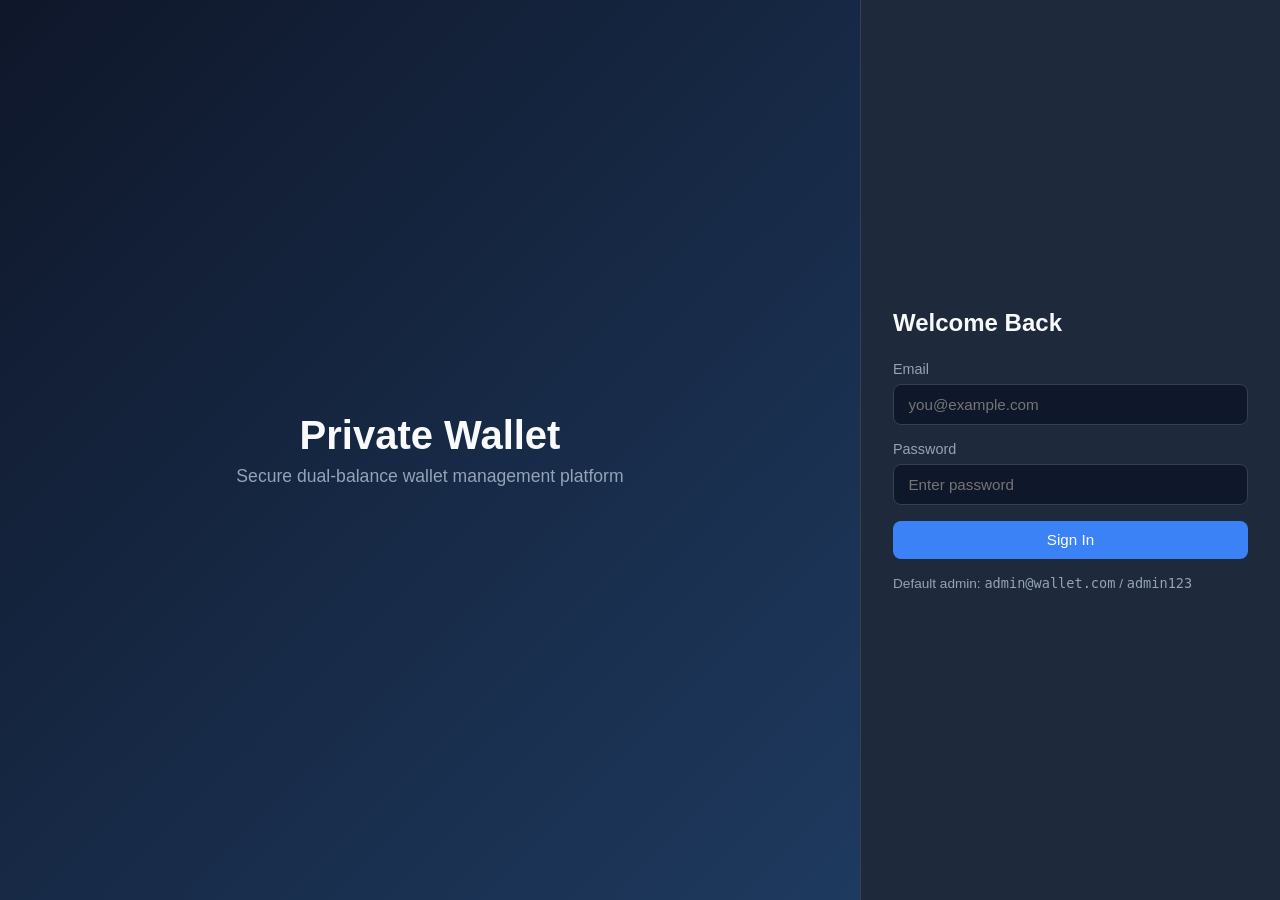
==== frontend/index.html @ 6f9220b8 "feat(ui): add dashboard, accounts, statistics pages and style - Implement dashboard page with balanc" ====
<!DOCTYPE html>
<html lang="en">
<head>
  <meta charset="UTF-8" />
  <meta name="viewport" content="width=device-width, initial-scale=1.0" />
  <title>Login - Private Wallet Platform</title>
  <link rel="stylesheet" href="css/style.css" />
</head>
<body class="login-page">
  <div class="login-left">
    <div class="login-brand">
      <h1>Private Wallet</h1>
      <p>Secure dual-balance wallet management platform</p>
    </div>
  </div>
  <div class="login-right">
    <div class="login-form">
      <h2>Welcome Back</h2>
      <div id="login-error" class="alert alert-error" style="display:none;"></div>
      <form id="login-form">
        <div class="form-group">
          <label for="email">Email</label>
          <input type="email" id="email" class="form-control" placeholder="you@example.com" required />
        </div>
        <div class="form-group">
          <label for="password">Password</label>
          <input type="password" id="password" class="form-control" placeholder="Enter password" required />
        </div>
        <button type="submit" class="btn btn-primary btn-block">Sign In</button>
      </form>
      <p style="margin-top:1rem; font-size:0.85rem; color:var(--text-muted);">
        Default admin: <code>admin@wallet.com</code> / <code>admin123</code>
      </p>
    </div>
  </div>
  <script src="js/api.js"></script>
  <script src="js/auth.js"></script>
</body>
</html>
---- frontend/css/style.css ----
:root {
  --bg: #0f172a;
  --card-bg: #1e293b;
  --card-bg-hover: #26334d;
  --text: #f8fafc;
  --text-muted: #94a3b8;
  --border: #334155;
  --accent: #3b82f6;
  --accent-hover: #2563eb;
  --success: #22c55e;
  --danger: #ef4444;
  --warning: #eab308;
  --sidebar-width: 260px;
  --sidebar-collapsed: 70px;
}

* {
  margin: 0;
  padding: 0;
  box-sizing: border-box;
}

body {
  font-family: 'Segoe UI', Tahoma, Geneva, Verdana, sans-serif;
  background: var(--bg);
  color: var(--text);
  min-height: 100vh;
}

a {
  color: var(--accent);
  text-decoration: none;
}

/* Login Page */
.login-page {
  display: flex;
  min-height: 100vh;
}

.login-left {
  flex: 1;
  display: flex;
  align-items: center;
  justify-content: center;
  background: linear-gradient(135deg, #0f172a 0%, #1e3a5f 100%);
  padding: 2rem;
}

.login-brand {
  text-align: center;
}

.login-brand h1 {
  font-size: 2.5rem;
  margin-bottom: 0.5rem;
}

.login-brand p {
  color: var(--text-muted);
  font-size: 1.1rem;
}

.login-right {
  width: 420px;
  background: var(--card-bg);
  display: flex;
  align-items: center;
  justify-content: center;
  padding: 2rem;
  border-left: 1px solid var(--border);
}

.login-form {
  width: 100%;
}

.login-form h2 {
  margin-bottom: 1.5rem;
  font-size: 1.5rem;
}

.form-group {
  margin-bottom: 1rem;
}

.form-group label {
  display: block;
  margin-bottom: 0.4rem;
  font-size: 0.9rem;
  color: var(--text-muted);
}

.form-control {
  width: 100%;
  padding: 0.7rem 0.9rem;
  background: var(--bg);
  border: 1px solid var(--border);
  border-radius: 0.5rem;
  color: var(--text);
  font-size: 0.95rem;
  transition: border-color 0.2s;
}

.form-control:focus {
  outline: none;
  border-color: var(--accent);
}

.btn {
  display: inline-flex;
  align-items: center;
  justify-content: center;
  gap: 0.4rem;
  padding: 0.65rem 1.2rem;
  border: none;
  border-radius: 0.5rem;
  font-size: 0.95rem;
  cursor: pointer;
  transition: background 0.2s, transform 0.1s;
}

.btn:active {
  transform: scale(0.98);
}

.btn-primary {
  background: var(--accent);
  color: #fff;
}

.btn-primary:hover {
  background: var(--accent-hover);
}

.btn-success {
  background: var(--success);
  color: #fff;
}

.btn-danger {
  background: var(--danger);
  color: #fff;
}

.btn-warning {
  background: var(--warning);
  color: #000;
}

.btn-block {
  width: 100%;
}

/* Layout */
.layout {
  display: flex;
  min-height: 100vh;
}

.sidebar {
  width: var(--sidebar-width);
  background: var(--card-bg);
  border-right: 1px solid var(--border);
  display: flex;
  flex-direction: column;
  position: fixed;
  top: 0;
  left: 0;
  bottom: 0;
  z-index: 100;
  transition: width 0.3s;
}

.sidebar-header {
  padding: 1.2rem;
  border-bottom: 1px solid var(--border);
  display: flex;
  align-items: center;
  gap: 0.7rem;
}

.sidebar-header h3 {
  font-size: 1.1rem;
  white-space: nowrap;
}

.sidebar-toggle {
  background: none;
  border: none;
  color: var(--text);
  font-size: 1.2rem;
  cursor: pointer;
  margin-left: auto;
}

.nav-menu {
  list-style: none;
  padding: 1rem 0;
  flex: 1;
  overflow-y: auto;
}

.nav-item {
  padding: 0.7rem 1.2rem;
  display: flex;
  align-items: center;
  gap: 0.8rem;
  color: var(--text-muted);
  cursor: pointer;
  transition: background 0.2s, color 0.2s;
  border-radius: 0 0.4rem 0.4rem 0;
  margin-right: 0.5rem;
}

.nav-item:hover,
.nav-item.active {
  background: rgba(59, 130, 246, 0.1);
  color: var(--accent);
}

.nav-item i {
  width: 22px;
  text-align: center;
}

.sidebar-footer {
  padding: 1rem;
  border-top: 1px solid var(--border);
}

.main-content {
  flex: 1;
  margin-left: var(--sidebar-width);
  display: flex;
  flex-direction: column;
  transition: margin-left 0.3s;
}

.topbar {
  height: 60px;
  background: var(--card-bg);
  border-bottom: 1px solid var(--border);
  display: flex;
  align-items: center;
  justify-content: space-between;
  padding: 0 1.5rem;
  position: sticky;
  top: 0;
  z-index: 50;
}

.topbar-left h2 {
  font-size: 1.2rem;
  font-weight: 600;
}

.topbar-right {
  display: flex;
  align-items: center;
  gap: 1rem;
}

.notification-bell {
  position: relative;
  cursor: pointer;
  font-size: 1.1rem;
  color: var(--text-muted);
}

.notification-bell .badge {
  position: absolute;
  top: -6px;
  right: -6px;
  background: var(--danger);
  color: #fff;
  font-size: 0.65rem;
  padding: 0.1rem 0.35rem;
  border-radius: 999px;
}

.user-menu {
  display: flex;
  align-items: center;
  gap: 0.5rem;
  cursor: pointer;
}

.page-content {
  padding: 1.5rem;
  flex: 1;
}

/* Cards */
.card {
  background: var(--card-bg);
  border: 1px solid var(--border);
  border-radius: 0.6rem;
  padding: 1.2rem;
}

.card-header {
  display: flex;
  align-items: center;
  justify-content: space-between;
  margin-bottom: 1rem;
}

.card-title {
  font-size: 1rem;
  font-weight: 600;
}

.balance-card {
  background: linear-gradient(135deg, #1e293b 0%, #0f172a 100%);
  border: 1px solid var(--border);
  border-radius: 0.6rem;
  padding: 1.5rem;
  position: relative;
  overflow: hidden;
}

.balance-card .label {
  font-size: 0.85rem;
  color: var(--text-muted);
  margin-bottom: 0.4rem;
}

.balance-card .amount {
  font-size: 2rem;
  font-weight: 700;
}

.balance-card .icon {
  position: absolute;
  top: 1rem;
  right: 1rem;
  font-size: 2.5rem;
  opacity: 0.15;
}

.grid {
  display: grid;
  gap: 1rem;
}

.grid-2 {
  grid-template-columns: repeat(2, 1fr);
}

.grid-3 {
  grid-template-columns: repeat(3, 1fr);
}

.grid-4 {
  grid-template-columns: repeat(4, 1fr);
}

/* Tables */
.table-container {
  overflow-x: auto;
}

.data-table {
  width: 100%;
  border-collapse: collapse;
  font-size: 0.9rem;
}

.data-table th,
.data-table td {
  padding: 0.8rem 1rem;
  text-align: left;
  border-bottom: 1px solid var(--border);
}

.data-table th {
  color: var(--text-muted);
  font-weight: 500;
  font-size: 0.8rem;
  text-transform: uppercase;
  letter-spacing: 0.03em;
}

.data-table tbody tr:hover {
  background: var(--card-bg-hover);
}

/* Status badges */
.badge {
  display: inline-block;
  padding: 0.25rem 0.6rem;
  border-radius: 0.35rem;
  font-size: 0.75rem;
  font-weight: 600;
}

.badge-pending {
  background: rgba(234, 179, 8, 0.15);
  color: var(--warning);
}

.badge-approved {
  background: rgba(34, 197, 94, 0.15);
  color: var(--success);
}

.badge-rejected {
  background: rgba(239, 68, 68, 0.15);
  color: var(--danger);
}

/* Modals */
.modal-overlay {
  position: fixed;
  inset: 0;
  background: rgba(0, 0, 0, 0.6);
  display: flex;
  align-items: center;
  justify-content: center;
  z-index: 200;
  opacity: 0;
  pointer-events: none;
  transition: opacity 0.2s;
}

.modal-overlay.open {
  opacity: 1;
  pointer-events: all;
}

.modal {
  background: var(--card-bg);
  border: 1px solid var(--border);
  border-radius: 0.6rem;
  width: 90%;
  max-width: 480px;
  padding: 1.5rem;
  transform: translateY(-10px);
  transition: transform 0.2s;
}

.modal-overlay.open .modal {
  transform: translateY(0);
}

.modal-header {
  display: flex;
  align-items: center;
  justify-content: space-between;
  margin-bottom: 1rem;
}

.modal-title {
  font-size: 1.1rem;
  font-weight: 600;
}

.modal-close {
  background: none;
  border: none;
  color: var(--text-muted);
  font-size: 1.2rem;
  cursor: pointer;
}

/* Toggle switch */
.toggle-switch {
  position: relative;
  display: inline-block;
  width: 44px;
  height: 24px;
}

.toggle-switch input {
  opacity: 0;
  width: 0;
  height: 0;
}

.toggle-slider {
  position: absolute;
  cursor: pointer;
  top: 0;
  left: 0;
  right: 0;
  bottom: 0;
  background: var(--border);
  border-radius: 24px;
  transition: background 0.2s;
}

.toggle-slider::before {
  content: "";
  position: absolute;
  height: 18px;
  width: 18px;
  left: 3px;
  bottom: 3px;
  background: #fff;
  border-radius: 50%;
  transition: transform 0.2s;
}

.toggle-switch input:checked + .toggle-slider {
  background: var(--accent);
}

.toggle-switch input:checked + .toggle-slider::before {
  transform: translateX(20px);
}

/* Filter bar */
.filter-bar {
  display: flex;
  gap: 0.75rem;
  flex-wrap: wrap;
  margin-bottom: 1rem;
  align-items: flex-end;
}

.filter-bar .form-group {
  margin-bottom: 0;
  flex: 1;
  min-width: 140px;
}

.filter-bar .form-control {
  padding: 0.5rem 0.7rem;
  font-size: 0.9rem;
}

/* Stats summary */
.stat-card {
  background: var(--card-bg);
  border: 1px solid var(--border);
  border-radius: 0.6rem;
  padding: 1.2rem;
  text-align: center;
}

.stat-card .value {
  font-size: 1.6rem;
  font-weight: 700;
  margin-bottom: 0.3rem;
}

.stat-card .label {
  font-size: 0.85rem;
  color: var(--text-muted);
}

/* Empty state */
.empty-state {
  text-align: center;
  padding: 3rem 1rem;
  color: var(--text-muted);
}

/* Loading spinner */
.spinner {
  width: 24px;
  height: 24px;
  border: 3px solid var(--border);
  border-top-color: var(--accent);
  border-radius: 50%;
  animation: spin 0.8s linear infinite;
}

@keyframes spin {
  to {
    transform: rotate(360deg);
  }
}

/* Alert */
.alert {
  padding: 0.8rem 1rem;
  border-radius: 0.5rem;
  margin-bottom: 1rem;
  font-size: 0.9rem;
}

.alert-error {
  background: rgba(239, 68, 68, 0.1);
  color: var(--danger);
  border: 1px solid rgba(239, 68, 68, 0.2);
}

.alert-success {
  background: rgba(34, 197, 94, 0.1);
  color: var(--success);
  border: 1px solid rgba(34, 197, 94, 0.2);
}

/* Notification dropdown */
.notification-dropdown {
  position: absolute;
  top: 45px;
  right: 0;
  width: 320px;
  background: var(--card-bg);
  border: 1px solid var(--border);
  border-radius: 0.5rem;
  box-shadow: 0 10px 25px rgba(0,0,0,0.4);
  z-index: 150;
  display: none;
  max-height: 400px;
  overflow-y: auto;
}

.notification-dropdown.open {
  display: block;
}

.notification-item {
  padding: 0.8rem 1rem;
  border-bottom: 1px solid var(--border);
  cursor: pointer;
  transition: background 0.2s;
}

.notification-item:hover {
  background: var(--card-bg-hover);
}

.notification-item strong {
  display: block;
  font-size: 0.9rem;
  margin-bottom: 0.2rem;
}

.notification-item p {
  font-size: 0.8rem;
  color: var(--text-muted);
  margin-bottom: 0.2rem;
}

.notification-item small {
  font-size: 0.75rem;
  color: var(--text-muted);
}

/* Responsive */
@media (max-width: 992px) {
  .grid-4 {
    grid-template-columns: repeat(2, 1fr);
  }
  .grid-3 {
    grid-template-columns: repeat(2, 1fr);
  }
}

@media (max-width: 768px) {
  .sidebar {
    width: var(--sidebar-collapsed);
  }
  .sidebar .nav-item span,
  .sidebar-header h3,
  .sidebar-footer span {
    display: none;
  }
  .main-content {
    margin-left: var(--sidebar-collapsed);
  }
  .grid-2,
  .grid-3,
  .grid-4 {
    grid-template-columns: 1fr;
  }
  .login-page {
    flex-direction: column;
  }
  .login-right {
    width: 100%;
  }
}

@media (max-width: 480px) {
  .filter-bar {
    flex-direction: column;
  }
  .filter-bar .form-group {
    width: 100%;
  }
}
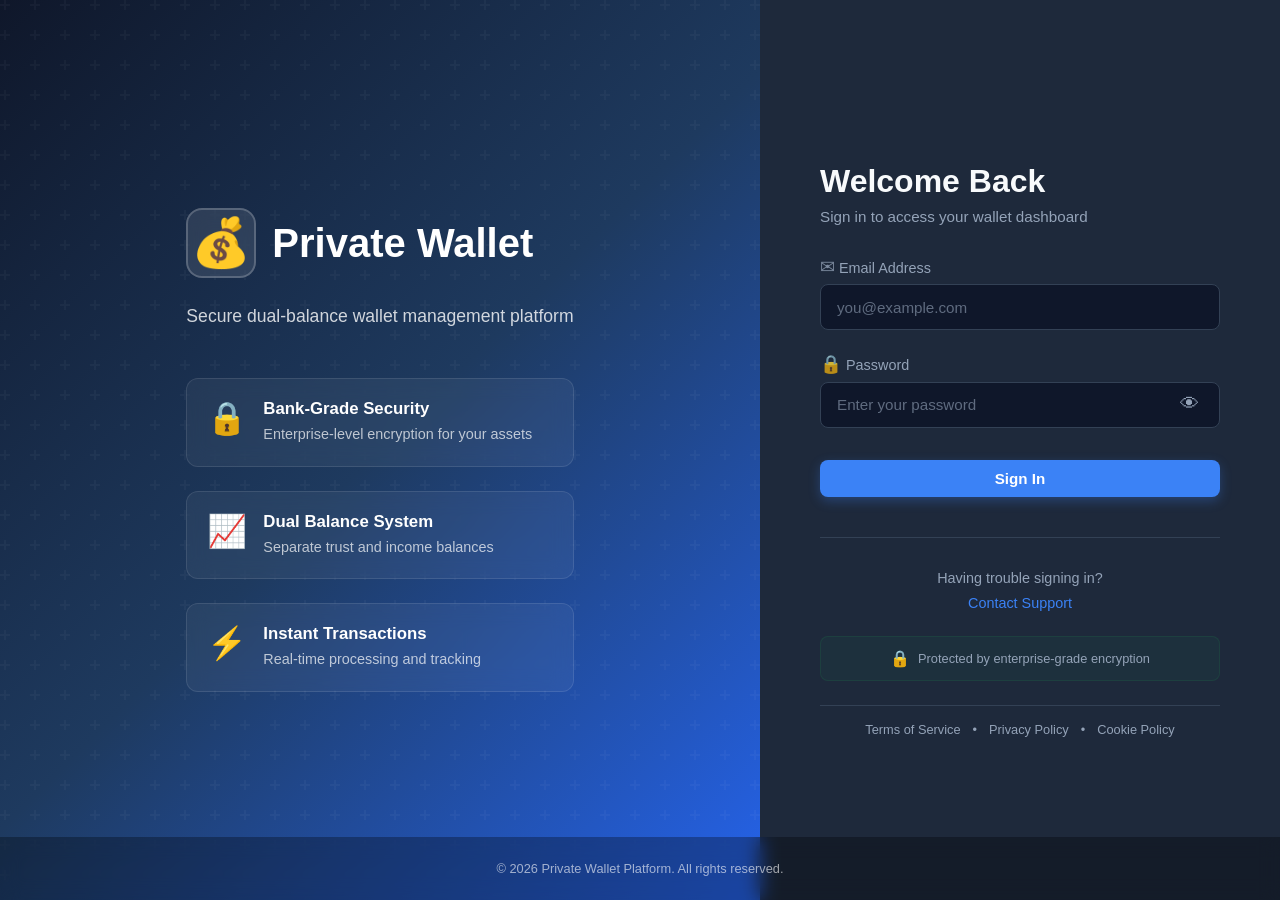
==== commit 7b26870e: "feat(feedback): add user feedback feature with frontend modal and backend email support - Introduce " ====
--- a/frontend/index.html
+++ b/frontend/index.html
@@ -7,33 +7,158 @@
   <link rel="stylesheet" href="css/style.css" />
 </head>
 <body class="login-page">
-  <div class="login-left">
-    <div class="login-brand">
-      <h1>Private Wallet</h1>
-      <p>Secure dual-balance wallet management platform</p>
+  <!-- Animated Background -->
+  <div class="login-background">
+    <div class="login-bg-circle circle-1"></div>
+    <div class="login-bg-circle circle-2"></div>
+    <div class="login-bg-circle circle-3"></div>
+  </div>
+
+  <div class="login-container">
+    <!-- Left Side - Branding -->
+    <div class="login-branding">
+      <div class="brand-content">
+        <div class="brand-logo">
+          <div class="logo-icon">&#128176;</div>
+          <h1>Private Wallet</h1>
+        </div>
+        <p class="brand-tagline">Secure dual-balance wallet management platform</p>
+        
+        <div class="brand-features">
+          <div class="feature-item">
+            <span class="feature-icon">&#128274;</span>
+            <div class="feature-text">
+              <h4>Bank-Grade Security</h4>
+              <p>Enterprise-level encryption for your assets</p>
+            </div>
+          </div>
+          <div class="feature-item">
+            <span class="feature-icon">&#128200;</span>
+            <div class="feature-text">
+              <h4>Dual Balance System</h4>
+              <p>Separate trust and income balances</p>
+            </div>
+          </div>
+          <div class="feature-item">
+            <span class="feature-icon">&#9889;</span>
+            <div class="feature-text">
+              <h4>Instant Transactions</h4>
+              <p>Real-time processing and tracking</p>
+            </div>
+          </div>
+        </div>
+      </div>
+    </div>
+
+    <!-- Right Side - Login Form -->
+    <div class="login-form-wrapper">
+      <div class="login-form-container">
+        <div class="login-header">
+          <h2>Welcome Back</h2>
+          <p>Sign in to access your wallet dashboard</p>
+        </div>
+
+        <div id="login-error" class="alert alert-error" style="display:none;"></div>
+
+        <form id="login-form" class="login-form">
+          <div class="form-group">
+            <label for="email">
+              <span class="label-icon">&#9993;</span>
+              Email Address
+            </label>
+            <input 
+              type="email" 
+              id="email" 
+              class="form-control" 
+              placeholder="you@example.com" 
+              required 
+              autocomplete="email"
+            />
+          </div>
+
+          <div class="form-group">
+            <label for="password">
+              <span class="label-icon">&#128274;</span>
+              Password
+            </label>
+            <div class="password-input-wrapper">
+              <input 
+                type="password" 
+                id="password" 
+                class="form-control" 
+                placeholder="Enter your password" 
+                required 
+                autocomplete="current-password"
+              />
+              <button type="button" class="password-toggle" id="password-toggle" title="Show/Hide password">
+                <span class="eye-icon">&#128065;</span>
+              </button>
+            </div>
+          </div>
+
+          <button type="submit" class="btn btn-primary btn-block btn-login">
+            <span class="btn-text">Sign In</span>
+            <span class="btn-loader" style="display:none;">
+              <span class="spinner"></span>
+              Signing in...
+            </span>
+          </button>
+        </form>
+
+        <div class="login-footer">
+          <div class="login-help">
+            <p>Having trouble signing in?</p>
+            <a href="#" class="help-link">Contact Support</a>
+          </div>
+          <div class="login-security-note">
+            <span class="security-icon">&#128274;</span>
+            <span>Protected by enterprise-grade encryption</span>
+          </div>
+          <div class="login-legal">
+            <a href="#">Terms of Service</a>
+            <span class="legal-divider">&bull;</span>
+            <a href="#">Privacy Policy</a>
+            <span class="legal-divider">&bull;</span>
+            <a href="#">Cookie Policy</a>
+          </div>
+        </div>
+      </div>
     </div>
   </div>
-  <div class="login-right">
-    <div class="login-form">
-      <h2>Welcome Back</h2>
-      <div id="login-error" class="alert alert-error" style="display:none;"></div>
-      <form id="login-form">
-        <div class="form-group">
-          <label for="email">Email</label>
-          <input type="email" id="email" class="form-control" placeholder="you@example.com" required />
-        </div>
-        <div class="form-group">
-          <label for="password">Password</label>
-          <input type="password" id="password" class="form-control" placeholder="Enter password" required />
-        </div>
-        <button type="submit" class="btn btn-primary btn-block">Sign In</button>
-      </form>
-      <p style="margin-top:1rem; font-size:0.85rem; color:var(--text-muted);">
-        Default admin: <code>admin@wallet.com</code> / <code>admin123</code>
-      </p>
-    </div>
+
+  <div class="login-page-footer">
+    <p>&copy; 2026 Private Wallet Platform. All rights reserved.</p>
   </div>
+
   <script src="js/api.js"></script>
   <script src="js/auth.js"></script>
+  <script>
+    // Password visibility toggle
+    document.addEventListener('DOMContentLoaded', () => {
+      const passwordInput = document.getElementById('password');
+      const passwordToggle = document.getElementById('password-toggle');
+      
+      if (passwordToggle && passwordInput) {
+        passwordToggle.addEventListener('click', () => {
+          const type = passwordInput.type === 'password' ? 'text' : 'password';
+          passwordInput.type = type;
+          passwordToggle.classList.toggle('active');
+        });
+      }
+
+      // Show loader on form submit
+      const loginForm = document.getElementById('login-form');
+      if (loginForm) {
+        loginForm.addEventListener('submit', () => {
+          const btnText = loginForm.querySelector('.btn-text');
+          const btnLoader = loginForm.querySelector('.btn-loader');
+          if (btnText && btnLoader) {
+            btnText.style.display = 'none';
+            btnLoader.style.display = 'flex';
+          }
+        });
+      }
+    });
+  </script>
 </body>
 </html>
--- a/frontend/css/style.css
+++ b/frontend/css/style.css
@@ -36,48 +36,434 @@
 .login-page {
   display: flex;
   min-height: 100vh;
-}
-
-.login-left {
+  position: relative;
+  overflow: hidden;
+  background: var(--bg);
+}
+
+/* Animated Background */
+.login-background {
+  position: absolute;
+  inset: 0;
+  overflow: hidden;
+  z-index: 0;
+}
+
+.login-bg-circle {
+  position: absolute;
+  border-radius: 50%;
+  background: linear-gradient(135deg, rgba(59, 130, 246, 0.1), rgba(147, 51, 234, 0.1));
+  animation: float 20s infinite ease-in-out;
+}
+
+.circle-1 {
+  width: 600px;
+  height: 600px;
+  top: -200px;
+  left: -200px;
+  animation-delay: 0s;
+}
+
+.circle-2 {
+  width: 400px;
+  height: 400px;
+  bottom: -100px;
+  right: 10%;
+  animation-delay: 5s;
+}
+
+.circle-3 {
+  width: 300px;
+  height: 300px;
+  top: 50%;
+  left: 40%;
+  animation-delay: 10s;
+}
+
+@keyframes float {
+  0%, 100% {
+    transform: translate(0, 0) scale(1);
+  }
+  33% {
+    transform: translate(30px, -30px) scale(1.1);
+  }
+  66% {
+    transform: translate(-20px, 20px) scale(0.9);
+  }
+}
+
+/* Login Container */
+.login-container {
+  display: flex;
+  width: 100%;
+  min-height: 100vh;
+  position: relative;
+  z-index: 1;
+}
+
+/* Left Side - Branding */
+.login-branding {
   flex: 1;
   display: flex;
   align-items: center;
   justify-content: center;
-  background: linear-gradient(135deg, #0f172a 0%, #1e3a5f 100%);
-  padding: 2rem;
-}
-
-.login-brand {
+  background: linear-gradient(135deg, #0f172a 0%, #1e3a5f 50%, #2563eb 100%);
+  padding: 3rem;
+  position: relative;
+  overflow: hidden;
+}
+
+.login-branding::before {
+  content: '';
+  position: absolute;
+  inset: 0;
+  background: url("data:image/svg+xml,%3Csvg width='60' height='60' viewBox='0 0 60 60' xmlns='http://www.w3.org/2000/svg'%3E%3Cg fill='none' fill-rule='evenodd'%3E%3Cg fill='%23ffffff' fill-opacity='0.03'%3E%3Cpath d='M36 34v-4h-2v4h-4v2h4v4h2v-4h4v-2h-4zm0-30V0h-2v4h-4v2h4v4h2V6h4V4h-4zM6 34v-4H4v4H0v2h4v4h2v-4h4v-2H6zM6 4V0H4v4H0v2h4v4h2V6h4V4H6z'/%3E%3C/g%3E%3C/g%3E%3C/svg%3E");
+}
+
+.brand-content {
+  max-width: 500px;
+  position: relative;
+  z-index: 1;
+}
+
+.brand-logo {
+  display: flex;
+  align-items: center;
+  gap: 1rem;
+  margin-bottom: 1.5rem;
+}
+
+.logo-icon {
+  font-size: 3rem;
+  width: 70px;
+  height: 70px;
+  display: flex;
+  align-items: center;
+  justify-content: center;
+  background: rgba(255, 255, 255, 0.1);
+  border-radius: 1rem;
+  backdrop-filter: blur(10px);
+  border: 2px solid rgba(255, 255, 255, 0.2);
+}
+
+.brand-logo h1 {
+  font-size: 2.5rem;
+  font-weight: 700;
+  color: #fff;
+  margin: 0;
+}
+
+.brand-tagline {
+  color: rgba(255, 255, 255, 0.8);
+  font-size: 1.1rem;
+  margin-bottom: 3rem;
+  line-height: 1.6;
+}
+
+.brand-features {
+  display: flex;
+  flex-direction: column;
+  gap: 1.5rem;
+}
+
+.feature-item {
+  display: flex;
+  gap: 1rem;
+  padding: 1.25rem;
+  background: rgba(255, 255, 255, 0.05);
+  border-radius: 0.75rem;
+  border: 1px solid rgba(255, 255, 255, 0.1);
+  backdrop-filter: blur(10px);
+  transition: all 0.3s;
+}
+
+.feature-item:hover {
+  background: rgba(255, 255, 255, 0.08);
+  transform: translateX(5px);
+}
+
+.feature-icon {
+  font-size: 2rem;
+  flex-shrink: 0;
+}
+
+.feature-text h4 {
+  color: #fff;
+  font-size: 1.05rem;
+  margin-bottom: 0.3rem;
+  font-weight: 600;
+}
+
+.feature-text p {
+  color: rgba(255, 255, 255, 0.7);
+  font-size: 0.9rem;
+  margin: 0;
+  line-height: 1.5;
+}
+
+/* Right Side - Form */
+.login-form-wrapper {
+  width: 520px;
+  background: var(--card-bg);
+  display: flex;
+  align-items: center;
+  justify-content: center;
+  padding: 3rem;
+  box-shadow: -5px 0 30px rgba(0, 0, 0, 0.1);
+}
+
+.login-form-container {
+  width: 100%;
+  max-width: 400px;
+}
+
+.login-header {
+  margin-bottom: 2rem;
+}
+
+.login-header h2 {
+  font-size: 2rem;
+  font-weight: 700;
+  margin-bottom: 0.5rem;
+  color: var(--text);
+}
+
+.login-header p {
+  color: var(--text-muted);
+  font-size: 0.95rem;
+}
+
+/* Form Styling */
+.login-form .form-group {
+  margin-bottom: 1.5rem;
+}
+
+.login-form label {
+  display: flex;
+  align-items: center;
+  gap: 0.5rem;
+  margin-bottom: 0.5rem;
+  font-size: 0.9rem;
+  font-weight: 500;
+  color: var(--text);
+}
+
+.label-icon {
+  font-size: 1.1rem;
+  opacity: 0.8;
+}
+
+.login-form .form-control {
+  padding: 0.85rem 1rem;
+  font-size: 0.95rem;
+  border: 1.5px solid var(--border);
+  transition: all 0.2s;
+}
+
+.login-form .form-control:focus {
+  border-color: var(--accent);
+  box-shadow: 0 0 0 3px rgba(59, 130, 246, 0.1);
+}
+
+.login-form .form-control::placeholder {
+  color: var(--text-muted);
+  opacity: 0.6;
+}
+
+.password-input-wrapper {
+  position: relative;
+}
+
+.password-input-wrapper .form-control {
+  padding-right: 3rem;
+}
+
+.password-toggle {
+  position: absolute;
+  right: 1rem;
+  top: 50%;
+  transform: translateY(-50%);
+  background: none;
+  border: none;
+  cursor: pointer;
+  padding: 0.3rem;
+  color: var(--text-muted);
+  font-size: 1.2rem;
+  transition: color 0.2s;
+}
+
+.password-toggle:hover {
+  color: var(--accent);
+}
+
+.password-toggle.active {
+  color: var(--accent);
+}
+
+/* Login Button */
+.btn-login {
+  padding: 1rem;
+  font-size: 1rem;
+  font-weight: 600;
+  margin-top: 0.5rem;
+  position: relative;
+  overflow: hidden;
+  background: linear-gradient(135deg, var(--accent) 0%, #2563eb 100%);
+  border: none;
+  box-shadow: 0 4px 12px rgba(59, 130, 246, 0.3);
+  transition: all 0.3s;
+}
+
+.btn-login:hover {
+  transform: translateY(-2px);
+  box-shadow: 0 6px 16px rgba(59, 130, 246, 0.4);
+}
+
+.btn-login:active {
+  transform: translateY(0);
+  box-shadow: 0 2px 8px rgba(59, 130, 246, 0.3);
+}
+
+.btn-login .btn-text,
+.btn-login .btn-loader {
+  display: flex;
+  align-items: center;
+  justify-content: center;
+  gap: 0.5rem;
+}
+
+.spinner {
+  width: 18px;
+  height: 18px;
+  border: 2px solid rgba(255, 255, 255, 0.3);
+  border-top-color: #fff;
+  border-radius: 50%;
+  animation: spin 0.6s linear infinite;
+}
+
+@keyframes spin {
+  to { transform: rotate(360deg); }
+}
+
+/* Footer */
+.login-footer {
+  margin-top: 2.5rem;
+  padding-top: 2rem;
+  border-top: 1px solid var(--border);
+}
+
+.login-help {
   text-align: center;
-}
-
-.login-brand h1 {
-  font-size: 2.5rem;
+  margin-bottom: 1.5rem;
+}
+
+.login-help p {
+  font-size: 0.9rem;
+  color: var(--text-muted);
   margin-bottom: 0.5rem;
 }
 
-.login-brand p {
-  color: var(--text-muted);
-  font-size: 1.1rem;
-}
-
-.login-right {
-  width: 420px;
-  background: var(--card-bg);
+.help-link {
+  color: var(--accent);
+  text-decoration: none;
+  font-size: 0.9rem;
+  font-weight: 500;
+  transition: color 0.2s;
+}
+
+.help-link:hover {
+  color: var(--accent-light);
+  text-decoration: underline;
+}
+
+.login-security-note {
   display: flex;
   align-items: center;
   justify-content: center;
-  padding: 2rem;
-  border-left: 1px solid var(--border);
-}
-
-.login-form {
-  width: 100%;
-}
-
-.login-form h2 {
+  gap: 0.5rem;
+  font-size: 0.8rem;
+  color: var(--text-muted);
+  padding: 0.75rem;
+  background: rgba(34, 197, 94, 0.05);
+  border-radius: 0.5rem;
+  border: 1px solid rgba(34, 197, 94, 0.1);
   margin-bottom: 1.5rem;
-  font-size: 1.5rem;
+}
+
+.security-icon {
+  font-size: 1rem;
+  color: var(--success);
+}
+
+.login-legal {
+  display: flex;
+  align-items: center;
+  justify-content: center;
+  gap: 0.75rem;
+  flex-wrap: wrap;
+  padding-top: 1rem;
+  border-top: 1px solid var(--border);
+}
+
+.login-legal a {
+  color: var(--text-muted);
+  text-decoration: none;
+  font-size: 0.8rem;
+  transition: color 0.2s;
+}
+
+.login-legal a:hover {
+  color: var(--accent);
+  text-decoration: underline;
+}
+
+.legal-divider {
+  color: var(--text-muted);
+  font-size: 0.8rem;
+}
+
+/* Page Footer */
+.login-page-footer {
+  position: absolute;
+  bottom: 0;
+  left: 0;
+  right: 0;
+  text-align: center;
+  padding: 1.5rem;
+  background: rgba(0, 0, 0, 0.3);
+  backdrop-filter: blur(10px);
+  z-index: 2;
+}
+
+.login-page-footer p {
+  color: rgba(255, 255, 255, 0.6);
+  font-size: 0.8rem;
+  margin: 0;
+}
+
+/* Responsive Design */
+@media (max-width: 1024px) {
+  .login-branding {
+    display: none;
+  }
+  
+  .login-form-wrapper {
+    width: 100%;
+  }
+}
+
+@media (max-width: 480px) {
+  .login-form-wrapper {
+    padding: 2rem 1.5rem;
+  }
+  
+  .login-header h2 {
+    font-size: 1.75rem;
+  }
+  
+  .brand-logo h1 {
+    font-size: 2rem;
+  }
 }
 
 .form-group {
@@ -219,9 +605,12 @@
   color: var(--accent);
 }
 
-.nav-item i {
+.nav-item i,
+.nav-icon {
   width: 22px;
   text-align: center;
+  font-size: 1.2rem;
+  flex-shrink: 0;
 }
 
 .sidebar-footer {
@@ -528,6 +917,37 @@
 .filter-bar .form-control {
   padding: 0.5rem 0.7rem;
   font-size: 0.9rem;
+}
+
+/* Date range filter styling */
+.date-range-filter {
+  display: flex;
+  align-items: center;
+  gap: 0.5rem;
+}
+
+.date-input-wrap {
+  display: flex;
+  align-items: center;
+  gap: 0.4rem;
+  flex: 1;
+}
+
+.date-input-wrap span {
+  color: var(--text-muted);
+  font-size: 0.85rem;
+  font-weight: 500;
+}
+
+.date-input-wrap .form-control {
+  padding: 0.5rem 0.7rem;
+  font-size: 0.9rem;
+}
+
+.date-separator {
+  color: var(--text-muted);
+  font-weight: 600;
+  font-size: 1.2rem;
 }
 
 /* Stats summary */
@@ -613,11 +1033,60 @@
   display: block;
 }
 
+.notification-dropdown-header {
+  padding: 0.8rem 1rem;
+  border-bottom: 1px solid var(--border);
+  font-weight: 600;
+  font-size: 0.95rem;
+  display: flex;
+  justify-content: space-between;
+  align-items: center;
+  background: var(--card-bg);
+  position: sticky;
+  top: 0;
+  z-index: 1;
+}
+
+.notification-dropdown-header a {
+  font-size: 0.8rem;
+  color: var(--accent);
+  font-weight: 500;
+}
+
+.notification-dropdown-body {
+  max-height: 350px;
+  overflow-y: auto;
+}
+
 .notification-item {
   padding: 0.8rem 1rem;
   border-bottom: 1px solid var(--border);
   cursor: pointer;
   transition: background 0.2s;
+  position: relative;
+}
+
+.notification-item:hover {
+  background: var(--card-bg-hover);
+}
+
+.notification-item.unread {
+  background: rgba(59, 130, 246, 0.05);
+  border-left: 3px solid var(--accent);
+}
+
+.notification-item.read {
+  opacity: 0.7;
+}
+
+.unread-dot {
+  position: absolute;
+  top: 1rem;
+  right: 1rem;
+  width: 8px;
+  height: 8px;
+  background: var(--accent);
+  border-radius: 50%;
 }
 
 .notification-item:hover {
@@ -641,6 +1110,568 @@
   color: var(--text-muted);
 }
 
+/* User Topbar */
+.user-topbar {
+  height: 64px;
+  background: var(--card-bg);
+  border-bottom: 1px solid var(--border);
+  display: flex;
+  align-items: center;
+  justify-content: space-between;
+  padding: 0 1.5rem;
+  position: sticky;
+  top: 0;
+  z-index: 50;
+}
+
+.user-topbar-left {
+  display: flex;
+  align-items: center;
+  gap: 1rem;
+}
+
+.user-topbar-menu-btn {
+  background: none;
+  border: none;
+  color: var(--text);
+  font-size: 1.4rem;
+  cursor: pointer;
+}
+
+.user-topbar-title {
+  font-size: 1.25rem;
+  font-weight: 600;
+}
+
+.user-topbar-right {
+  display: flex;
+  align-items: center;
+  gap: 0.75rem;
+}
+
+.topbar-btn {
+  padding: 0.5rem 1rem;
+  background: transparent;
+  border: 1px solid var(--border);
+  border-radius: 0.4rem;
+  color: var(--text);
+  font-size: 0.85rem;
+  cursor: pointer;
+  transition: background 0.2s;
+}
+
+.topbar-btn:hover {
+  background: var(--card-bg-hover);
+}
+
+.topbar-pill {
+  padding: 0.4rem 0.9rem;
+  background: rgba(59, 130, 246, 0.1);
+  border: 1px solid rgba(59, 130, 246, 0.2);
+  border-radius: 0.4rem;
+  color: var(--accent);
+  font-size: 0.85rem;
+}
+
+.topbar-icon-btn {
+  background: none;
+  border: none;
+  color: var(--text-muted);
+  font-size: 1.1rem;
+  cursor: pointer;
+  position: relative;
+  display: flex;
+  align-items: center;
+  justify-content: center;
+  width: 36px;
+  height: 36px;
+  border-radius: 0.4rem;
+  transition: background 0.2s;
+}
+
+.topbar-icon-btn:hover {
+  background: var(--card-bg-hover);
+}
+
+.avatar {
+  width: 36px;
+  height: 36px;
+  border-radius: 50%;
+  background: var(--accent);
+  display: flex;
+  align-items: center;
+  justify-content: center;
+  color: #fff;
+  font-weight: 600;
+  font-size: 0.9rem;
+  cursor: pointer;
+}
+
+/* User Layout */
+.user-layout {
+  min-height: 100vh;
+  background: var(--bg);
+}
+
+.user-page-content {
+  padding: 1.5rem 2rem;
+  width: 100%;
+}
+
+/* User Balance Cards */
+.user-balance-grid {
+  display: grid;
+  grid-template-columns: 1fr 1fr;
+  gap: 1.5rem;
+  margin-bottom: 1.5rem;
+}
+
+.user-balance-card {
+  background: var(--card-bg);
+  border: 1px solid var(--border);
+  border-radius: 0.75rem;
+  padding: 1.5rem;
+}
+
+.balance-card-header {
+  display: flex;
+  align-items: center;
+  justify-content: space-between;
+  margin-bottom: 1rem;
+}
+
+.balance-card-title-group {
+  display: flex;
+  align-items: center;
+  gap: 0.6rem;
+}
+
+.balance-card-icon {
+  width: 40px;
+  height: 40px;
+  border-radius: 0.5rem;
+  background: rgba(59, 130, 246, 0.1);
+  display: flex;
+  align-items: center;
+  justify-content: center;
+  color: var(--accent);
+  font-size: 1.2rem;
+}
+
+.balance-card-title {
+  font-size: 1rem;
+  color: var(--accent);
+  font-weight: 500;
+}
+
+.balance-card-actions {
+  display: flex;
+  gap: 0.5rem;
+}
+
+.balance-card-actions .btn {
+  padding: 0.5rem 1rem;
+  font-size: 0.85rem;
+}
+
+.btn-outline {
+  background: transparent;
+  border: 1px solid var(--border);
+  color: var(--text);
+}
+
+.btn-outline:hover {
+  background: var(--card-bg-hover);
+}
+
+.balance-amount {
+  font-size: 2.5rem;
+  font-weight: 700;
+  margin-bottom: 0.5rem;
+  color: var(--text);
+}
+
+.balance-amount.negative {
+  color: var(--danger);
+}
+
+.balance-status {
+  display: flex;
+  align-items: center;
+  gap: 0.4rem;
+  font-size: 0.9rem;
+  color: var(--text-muted);
+}
+
+.status-dot {
+  width: 10px;
+  height: 10px;
+  border-radius: 50%;
+  background: var(--danger);
+}
+
+.status-dot.active {
+  background: var(--success);
+}
+
+.balance-note {
+  margin-top: 1rem;
+  font-size: 0.85rem;
+  color: var(--text-muted);
+  text-align: right;
+}
+
+.toggle-group {
+  display: flex;
+  align-items: center;
+  gap: 0.6rem;
+  margin-top: 1.5rem;
+}
+
+.toggle-label {
+  font-size: 0.9rem;
+  color: var(--text-muted);
+}
+
+.info-icon {
+  color: var(--text-muted);
+  cursor: help;
+  font-size: 1rem;
+}
+
+/* Statistics Section */
+.stats-section {
+  background: var(--card-bg);
+  border: 1px solid var(--border);
+  border-radius: 0.75rem;
+  padding: 1.5rem;
+  margin-bottom: 1.5rem;
+}
+
+.stats-header {
+  display: flex;
+  align-items: flex-start;
+  justify-content: space-between;
+  margin-bottom: 1.5rem;
+  flex-wrap: wrap;
+  gap: 1rem;
+}
+
+.stats-title-group h3 {
+  font-size: 1.2rem;
+  margin-bottom: 0.25rem;
+}
+
+.stats-subtitle {
+  font-size: 0.85rem;
+  color: var(--text-muted);
+}
+
+.stats-date-range {
+  display: flex;
+  align-items: center;
+  gap: 0.5rem;
+  padding: 0.4rem 0.8rem;
+  background: var(--bg);
+  border: 1px solid var(--border);
+  border-radius: 0.4rem;
+  font-size: 0.85rem;
+  color: var(--text-muted);
+}
+
+.stats-grid {
+  display: grid;
+  grid-template-columns: 1fr 1fr;
+  gap: 2rem;
+}
+
+.stats-column h4 {
+  font-size: 1rem;
+  margin-bottom: 1rem;
+  color: var(--text);
+  font-weight: 600;
+}
+
+.stat-row {
+  display: flex;
+  justify-content: space-between;
+  align-items: center;
+  padding: 0.7rem 0;
+  border-bottom: 1px solid var(--border);
+}
+
+.stat-row:last-child {
+  border-bottom: none;
+}
+
+.stat-row-label {
+  font-size: 0.9rem;
+  color: var(--text-muted);
+}
+
+.stat-row-value {
+  font-size: 0.95rem;
+  font-weight: 600;
+  color: var(--text);
+}
+
+/* Show details link */
+.show-details {
+  display: inline-block;
+  margin-top: 1.5rem;
+  padding-top: 1rem;
+  border-top: 1px solid var(--border);
+  color: var(--accent);
+  font-size: 0.95rem;
+  cursor: pointer;
+  background: none;
+  border-left: none;
+  border-right: none;
+  border-bottom: none;
+  width: 100%;
+  text-align: left;
+  font-weight: 500;
+  transition: color 0.2s;
+}
+
+.show-details:hover {
+  color: var(--accent-light);
+  text-decoration: underline;
+}
+
+/* Transaction amount colors */
+.tx-positive {
+  color: var(--success);
+}
+
+.tx-negative {
+  color: var(--danger);
+}
+
+/* ========================================
+   Feedback Button & Modal
+   ======================================== */
+
+.feedback-btn {
+  position: fixed;
+  bottom: 2rem;
+  right: 2rem;
+  padding: 1rem 1.5rem;
+  background: var(--accent);
+  color: #fff;
+  border: none;
+  border-radius: 0.5rem;
+  font-size: 0.95rem;
+  font-weight: 600;
+  cursor: pointer;
+  box-shadow: 0 4px 12px rgba(59, 130, 246, 0.3);
+  transition: all 0.3s;
+  z-index: 100;
+}
+
+.feedback-btn:hover {
+  transform: translateY(-2px);
+  box-shadow: 0 6px 16px rgba(59, 130, 246, 0.4);
+}
+
+/* Feedback Modal Overlay */
+.feedback-modal-overlay {
+  position: fixed;
+  inset: 0;
+  background: rgba(0, 0, 0, 0.5);
+  display: none;
+  align-items: center;
+  justify-content: center;
+  z-index: 1000;
+  padding: 2rem;
+}
+
+.feedback-modal-overlay.open {
+  display: flex;
+}
+
+/* Feedback Modal */
+.feedback-modal {
+  background: var(--card-bg);
+  border-radius: 0.75rem;
+  max-width: 500px;
+  width: 100%;
+  max-height: 90vh;
+  overflow-y: auto;
+  box-shadow: 0 20px 60px rgba(0, 0, 0, 0.3);
+}
+
+.feedback-modal-header {
+  display: flex;
+  align-items: center;
+  justify-content: space-between;
+  padding: 1.25rem 1.5rem;
+  border-bottom: 1px solid var(--border);
+}
+
+.feedback-modal-title {
+  font-size: 1.1rem;
+  font-weight: 600;
+  color: var(--text);
+}
+
+.feedback-modal-body {
+  padding: 1.5rem;
+}
+
+.feedback-form-group {
+  margin-bottom: 1.5rem;
+}
+
+.feedback-label {
+  display: block;
+  font-size: 0.9rem;
+  font-weight: 500;
+  color: var(--text);
+  margin-bottom: 0.75rem;
+}
+
+/* Star Rating */
+.star-rating {
+  display: flex;
+  gap: 0.5rem;
+  margin-bottom: 0.5rem;
+}
+
+.star {
+  font-size: 2.5rem;
+  color: #e2e8f0;
+  cursor: pointer;
+  transition: all 0.2s;
+  user-select: none;
+}
+
+.star:hover,
+.star.active {
+  color: #fbbf24;
+  transform: scale(1.1);
+}
+
+.star:hover {
+  filter: drop-shadow(0 0 8px rgba(251, 191, 36, 0.5));
+}
+
+.rating-text {
+  font-size: 0.9rem;
+  color: var(--text-muted);
+  font-weight: 500;
+  min-height: 1.5rem;
+}
+
+/* Send Feedback Button */
+.btn-send-feedback {
+  margin-top: 1rem;
+  padding: 0.9rem;
+  font-weight: 600;
+}
+
+.btn-send-feedback .btn-text,
+.btn-send-feedback .btn-loader {
+  display: flex;
+  align-items: center;
+  justify-content: center;
+  gap: 0.5rem;
+}
+
+/* User Nav Drawer */
+.user-nav-overlay {
+  position: fixed;
+  inset: 0;
+  background: rgba(0, 0, 0, 0.5);
+  z-index: 90;
+  display: none;
+}
+
+.user-nav-overlay.open {
+  display: block;
+}
+
+.user-nav-drawer {
+  position: fixed;
+  top: 0;
+  left: 0;
+  bottom: 0;
+  width: 260px;
+  background: var(--card-bg);
+  border-right: 1px solid var(--border);
+  z-index: 100;
+  transform: translateX(-100%);
+  transition: transform 0.3s;
+  display: flex;
+  flex-direction: column;
+}
+
+.user-nav-drawer.open {
+  transform: translateX(0);
+}
+
+.user-nav-header {
+  padding: 1.2rem;
+  border-bottom: 1px solid var(--border);
+  display: flex;
+  align-items: center;
+  justify-content: space-between;
+}
+
+.user-nav-header h3 {
+  font-size: 1.1rem;
+}
+
+.user-nav-close {
+  background: none;
+  border: none;
+  color: var(--text);
+  font-size: 1.2rem;
+  cursor: pointer;
+}
+
+.user-nav-menu {
+  list-style: none;
+  padding: 1rem 0;
+  flex: 1;
+  overflow-y: auto;
+}
+
+.user-nav-item {
+  padding: 0.8rem 1.2rem;
+  color: var(--text-muted);
+  cursor: pointer;
+  transition: background 0.2s, color 0.2s;
+  display: flex;
+  align-items: center;
+  gap: 0.75rem;
+}
+
+.nav-icon {
+  font-size: 1.2rem;
+  width: 24px;
+  text-align: center;
+  flex-shrink: 0;
+}
+
+.user-nav-item:hover,
+.user-nav-item.active {
+  background: rgba(59, 130, 246, 0.1);
+  color: var(--accent);
+}
+
+.user-nav-footer {
+  padding: 1rem;
+  border-top: 1px solid var(--border);
+}
+
+/* Section title */
+.section-title {
+  font-size: 1.2rem;
+  font-weight: 600;
+  margin-bottom: 1rem;
+}
+
 /* Responsive */
 @media (max-width: 992px) {
   .grid-4 {
@@ -649,6 +1680,12 @@
   .grid-3 {
     grid-template-columns: repeat(2, 1fr);
   }
+  .user-balance-grid {
+    grid-template-columns: 1fr;
+  }
+  .stats-grid {
+    grid-template-columns: 1fr;
+  }
 }
 
 @media (max-width: 768px) {
@@ -674,6 +1711,10 @@
   .login-right {
     width: 100%;
   }
+  .user-topbar-right .topbar-btn,
+  .user-topbar-right .topbar-pill {
+    display: none;
+  }
 }
 
 @media (max-width: 480px) {
@@ -683,4 +1724,1795 @@
   .filter-bar .form-group {
     width: 100%;
   }
-}
+  .user-page-content {
+    padding: 1rem;
+  }
+}
+
+/* Swappable Exchange Rate Pill */
+.topbar-pill {
+  display: inline-flex;
+  align-items: center;
+  gap: 0.4rem;
+  padding: 0.4rem 0.6rem 0.4rem 0.9rem;
+  background: rgba(59, 130, 246, 0.1);
+  border: 1px solid rgba(59, 130, 246, 0.2);
+  border-radius: 0.4rem;
+  color: var(--accent);
+  font-size: 0.85rem;
+  user-select: none;
+}
+
+.swap-btn {
+  background: rgba(59, 130, 246, 0.2);
+  border: none;
+  color: var(--accent);
+  font-size: 0.9rem;
+  cursor: pointer;
+  width: 24px;
+  height: 24px;
+  border-radius: 0.3rem;
+  display: flex;
+  align-items: center;
+  justify-content: center;
+  transition: background 0.2s;
+}
+
+.swap-btn:hover {
+  background: rgba(59, 130, 246, 0.35);
+}
+
+/* User Avatar Dropdown */
+.avatar-wrap {
+  position: relative;
+}
+
+.avatar-dropdown {
+  position: absolute;
+  top: 48px;
+  right: 0;
+  width: 280px;
+  background: var(--card-bg);
+  border: 1px solid var(--border);
+  border-radius: 0.6rem;
+  box-shadow: 0 10px 25px rgba(0,0,0,0.4);
+  z-index: 150;
+  display: none;
+  overflow: hidden;
+}
+
+.avatar-dropdown.open {
+  display: block;
+}
+
+.avatar-dropdown-header {
+  display: flex;
+  align-items: center;
+  gap: 0.75rem;
+  padding: 1rem;
+  border-bottom: 1px solid var(--border);
+}
+
+.avatar-large {
+  width: 44px;
+  height: 44px;
+  border-radius: 50%;
+  background: var(--accent);
+  display: flex;
+  align-items: center;
+  justify-content: center;
+  color: #fff;
+  font-weight: 600;
+  font-size: 1.1rem;
+  flex-shrink: 0;
+}
+
+.avatar-dropdown-header .user-name {
+  font-size: 0.95rem;
+  font-weight: 600;
+  color: var(--text);
+}
+
+.avatar-dropdown-header .user-email {
+  font-size: 0.8rem;
+  color: var(--text-muted);
+  margin-top: 0.1rem;
+}
+
+.avatar-dropdown-btn {
+  display: block;
+  width: calc(100% - 2rem);
+  margin: 0.5rem 1rem;
+  padding: 0.6rem 0.8rem;
+  background: var(--accent);
+  border: none;
+  border-radius: 0.4rem;
+  color: #fff;
+  font-size: 0.85rem;
+  cursor: pointer;
+  text-align: center;
+  transition: background 0.2s;
+}
+
+.avatar-dropdown-btn:hover {
+  background: var(--accent-hover);
+}
+
+.avatar-dropdown-divider {
+  height: 1px;
+  background: var(--border);
+  margin: 0.5rem 0;
+}
+
+.avatar-dropdown-item {
+  display: flex;
+  align-items: center;
+  gap: 0.6rem;
+  width: 100%;
+  padding: 0.7rem 1rem;
+  background: none;
+  border: none;
+  color: var(--text);
+  font-size: 0.9rem;
+  cursor: pointer;
+  text-align: left;
+  transition: background 0.2s;
+}
+
+.avatar-dropdown-item:hover {
+  background: var(--card-bg-hover);
+}
+
+/* Notification dropdown improvements */
+.notification-dropdown {
+  position: absolute;
+  top: 48px;
+  right: -10px;
+  width: 340px;
+  background: var(--card-bg);
+  border: 1px solid var(--border);
+  border-radius: 0.6rem;
+  box-shadow: 0 10px 25px rgba(0,0,0,0.4);
+  z-index: 150;
+  display: none;
+  max-height: 420px;
+  overflow-y: auto;
+}
+
+.notification-dropdown-header {
+  padding: 0.8rem 1rem;
+  border-bottom: 1px solid var(--border);
+  font-weight: 600;
+  font-size: 0.95rem;
+  display: flex;
+  justify-content: space-between;
+  align-items: center;
+}
+
+.notification-dropdown-header a {
+  font-size: 0.8rem;
+  color: var(--accent);
+}
+
+.notification-dropdown.empty .notification-dropdown-body {
+  padding: 2rem;
+  text-align: center;
+  color: var(--text-muted);
+  font-size: 0.9rem;
+}
+
+/* FAQ Modal */
+.faq-modal-overlay {
+  position: fixed;
+  inset: 0;
+  background: rgba(0, 0, 0, 0.7);
+  display: flex;
+  align-items: center;
+  justify-content: center;
+  z-index: 200;
+  opacity: 0;
+  pointer-events: none;
+  transition: opacity 0.2s;
+  padding: 1rem;
+}
+
+.faq-modal-overlay.open {
+  opacity: 1;
+  pointer-events: all;
+}
+
+.faq-modal {
+  background: var(--card-bg);
+  border: 1px solid var(--border);
+  border-radius: 0.75rem;
+  width: 100%;
+  max-width: 800px;
+  max-height: 85vh;
+  overflow-y: auto;
+  transform: translateY(-10px);
+  transition: transform 0.2s;
+  display: flex;
+  flex-direction: column;
+}
+
+.faq-modal-overlay.open .faq-modal {
+  transform: translateY(0);
+}
+
+.faq-modal-header {
+  display: flex;
+  align-items: center;
+  justify-content: space-between;
+  padding: 1.2rem 1.5rem;
+  border-bottom: 1px solid var(--border);
+  position: sticky;
+  top: 0;
+  background: var(--card-bg);
+  z-index: 10;
+}
+
+.faq-modal-header h2 {
+  font-size: 1.25rem;
+}
+
+.faq-search {
+  padding: 1rem 1.5rem;
+  border-bottom: 1px solid var(--border);
+}
+
+.faq-search input {
+  width: 100%;
+  padding: 0.7rem 1rem;
+  background: var(--bg);
+  border: 1px solid var(--border);
+  border-radius: 0.5rem;
+  color: var(--text);
+  font-size: 0.95rem;
+}
+
+.faq-search input:focus {
+  outline: none;
+  border-color: var(--accent);
+}
+
+.faq-tabs {
+  display: flex;
+  gap: 0.5rem;
+  padding: 1rem 1.5rem;
+  border-bottom: 1px solid var(--border);
+  overflow-x: auto;
+  flex-wrap: wrap;
+}
+
+.faq-tab {
+  padding: 0.5rem 1rem;
+  background: var(--bg);
+  border: 1px solid var(--border);
+  border-radius: 0.4rem;
+  color: var(--text-muted);
+  font-size: 0.85rem;
+  cursor: pointer;
+  white-space: nowrap;
+  transition: all 0.2s;
+}
+
+.faq-tab:hover,
+.faq-tab.active {
+  background: rgba(59, 130, 246, 0.1);
+  color: var(--accent);
+  border-color: rgba(59, 130, 246, 0.3);
+}
+
+.faq-list {
+  padding: 0.5rem 1.5rem 1.5rem;
+  display: flex;
+  flex-direction: column;
+  gap: 0.75rem;
+}
+
+.faq-item {
+  background: var(--bg);
+  border: 1px solid var(--border);
+  border-radius: 0.5rem;
+  overflow: hidden;
+}
+
+.faq-question {
+  display: flex;
+  align-items: center;
+  justify-content: space-between;
+  padding: 1rem 1.2rem;
+  cursor: pointer;
+  font-size: 0.95rem;
+  font-weight: 500;
+  transition: background 0.2s;
+}
+
+.faq-question:hover {
+  background: var(--card-bg-hover);
+}
+
+.faq-question .faq-arrow {
+  font-size: 1rem;
+  transition: transform 0.2s;
+  color: var(--text-muted);
+}
+
+.faq-item.open .faq-arrow {
+  transform: rotate(180deg);
+}
+
+.faq-answer {
+  max-height: 0;
+  overflow: hidden;
+  transition: max-height 0.3s ease, padding 0.3s ease;
+  padding: 0 1.2rem;
+  font-size: 0.9rem;
+  color: var(--text-muted);
+  line-height: 1.5;
+}
+
+.faq-item.open .faq-answer {
+  max-height: 500px;
+  padding: 0 1.2rem 1rem;
+}
+
+/* Deposit Modal */
+.deposit-info {
+  margin-bottom: 1.5rem;
+}
+
+.deposit-row {
+  display: flex;
+  justify-content: space-between;
+  align-items: center;
+  padding: 0.7rem 0;
+  border-bottom: 1px solid var(--border);
+  font-size: 0.95rem;
+}
+
+.deposit-row:last-child {
+  border-bottom: none;
+}
+
+.deposit-row span:first-child {
+  color: var(--text-muted);
+}
+
+.deposit-row strong {
+  color: var(--text);
+  font-weight: 600;
+}
+
+.qr-code {
+  display: flex;
+  justify-content: center;
+  padding: 1rem 0;
+}
+
+.qr-code img {
+  width: 200px;
+  height: 200px;
+  border-radius: 0.5rem;
+  border: 1px solid var(--border);
+}
+
+/* Withdraw Modal */
+.withdraw-info-row {
+  display: flex;
+  justify-content: space-between;
+  align-items: center;
+  padding: 0.8rem 1rem;
+  background: var(--bg);
+  border-radius: 0.5rem;
+  margin-bottom: 1.2rem;
+  font-size: 0.95rem;
+}
+
+.withdraw-info-row span:first-child {
+  color: var(--text-muted);
+}
+
+.withdraw-amount {
+  font-weight: 600;
+  color: var(--text);
+}
+
+.withdraw-amount.negative {
+  color: var(--danger);
+}
+
+.input-with-suffix {
+  position: relative;
+}
+
+.input-with-suffix .form-control {
+  padding-right: 3.5rem;
+}
+
+.input-suffix {
+  position: absolute;
+  right: 0.9rem;
+  top: 50%;
+  transform: translateY(-50%);
+  color: var(--text-muted);
+  font-size: 0.9rem;
+  pointer-events: none;
+}
+
+.rate-note {
+  margin-top: 0.4rem;
+  font-size: 0.85rem;
+  font-weight: 600;
+  color: var(--text);
+}
+
+.withdraw-note {
+  margin: 1rem 0;
+  font-size: 0.85rem;
+  color: var(--text-muted);
+  line-height: 1.5;
+}
+
+.checkbox-label {
+  display: flex;
+  align-items: center;
+  gap: 0.5rem;
+  font-size: 0.9rem;
+  margin-bottom: 1rem;
+  cursor: pointer;
+}
+
+.checkbox-label input {
+  width: 18px;
+  height: 18px;
+  accent-color: var(--accent);
+}
+
+/* Support Modal */
+.support-modal-overlay {
+  position: fixed;
+  inset: 0;
+  background: rgba(0, 0, 0, 0.6);
+  display: flex;
+  align-items: center;
+  justify-content: center;
+  z-index: 200;
+  opacity: 0;
+  pointer-events: none;
+  transition: opacity 0.2s;
+  padding: 1rem;
+}
+
+.support-modal-overlay.open {
+  opacity: 1;
+  pointer-events: all;
+}
+
+.support-modal {
+  background: var(--card-bg);
+  border: 1px solid var(--border);
+  border-radius: 0.75rem;
+  width: 100%;
+  max-width: 480px;
+  padding: 1.5rem;
+  transform: translateY(-10px);
+  transition: transform 0.2s;
+}
+
+.support-modal-overlay.open .support-modal {
+  transform: translateY(0);
+}
+
+.support-modal-header {
+  display: flex;
+  align-items: center;
+  justify-content: space-between;
+  margin-bottom: 1.2rem;
+}
+
+.support-modal-title {
+  font-size: 1.15rem;
+  font-weight: 600;
+}
+
+.support-modal .form-group textarea {
+  min-height: 120px;
+  resize: vertical;
+}
+
+/* Redesigned FAQ Modal */
+.faq-modal-overlay {
+  position: fixed;
+  inset: 0;
+  background: rgba(0, 0, 0, 0.75);
+  display: flex;
+  align-items: flex-start;
+  justify-content: center;
+  z-index: 200;
+  opacity: 0;
+  pointer-events: none;
+  transition: opacity 0.2s;
+  padding: 2rem 0.5rem;
+  overflow-y: auto;
+}
+
+.faq-modal-overlay.open {
+  opacity: 1;
+  pointer-events: all;
+}
+
+.faq-modal {
+  background: var(--bg);
+  border: 1px solid var(--border);
+  border-radius: 0.75rem;
+  width: 100%;
+  max-width: 1200px;
+  transform: translateY(-10px);
+  transition: transform 0.2s;
+  display: flex;
+  flex-direction: column;
+  overflow: hidden;
+}
+
+.faq-modal-overlay.open .faq-modal {
+  transform: translateY(0);
+}
+
+.faq-modal-top {
+  display: flex;
+  align-items: center;
+  justify-content: space-between;
+  padding: 1.2rem 1.5rem;
+  border-bottom: 1px solid var(--border);
+}
+
+.faq-brand {
+  font-size: 1.1rem;
+  font-weight: 700;
+  letter-spacing: 0.05em;
+  color: var(--text);
+}
+
+.faq-content {
+  padding: 2rem 1rem;
+  display: flex;
+  flex-direction: column;
+  align-items: center;
+  text-align: center;
+}
+
+.faq-content h2 {
+  font-size: 1.4rem;
+  font-weight: 600;
+  margin-bottom: 1.5rem;
+}
+
+.faq-search-wrap {
+  width: 100%;
+  max-width: 420px;
+  margin-bottom: 1.5rem;
+}
+
+.faq-search-wrap input {
+  width: 100%;
+  padding: 0.75rem 1rem;
+  background: var(--card-bg);
+  border: 1px solid var(--border);
+  border-radius: 0.5rem;
+  color: var(--text);
+  font-size: 0.95rem;
+  text-align: center;
+}
+
+.faq-search-wrap input:focus {
+  outline: none;
+  border-color: var(--accent);
+}
+
+.faq-search-wrap input::placeholder {
+  color: var(--text-muted);
+}
+
+.faq-tabs-row {
+  display: flex;
+  gap: 0.6rem;
+  flex-wrap: wrap;
+  justify-content: center;
+  margin-bottom: 1.5rem;
+  width: 100%;
+}
+
+.faq-tab {
+  padding: 0.55rem 1.1rem;
+  background: var(--card-bg);
+  border: 1px solid var(--border);
+  border-radius: 0.5rem;
+  color: var(--text-muted);
+  font-size: 0.85rem;
+  cursor: pointer;
+  white-space: nowrap;
+  transition: all 0.2s;
+}
+
+.faq-tab:hover {
+  background: var(--card-bg-hover);
+}
+
+.faq-tab.active {
+  background: rgba(59, 130, 246, 0.1);
+  color: var(--accent);
+  border-color: rgba(59, 130, 246, 0.35);
+}
+
+.faq-list {
+  width: 100%;
+  display: flex;
+  flex-direction: column;
+  gap: 0.75rem;
+  text-align: left;
+}
+
+.faq-item {
+  background: var(--card-bg);
+  border: 1px solid var(--border);
+  border-radius: 0.6rem;
+  overflow: hidden;
+  transition: border-color 0.2s;
+}
+
+.faq-item:hover {
+  border-color: var(--border);
+}
+
+.faq-question {
+  display: flex;
+  align-items: center;
+  justify-content: space-between;
+  padding: 1rem 1.2rem;
+  cursor: pointer;
+  font-size: 0.95rem;
+  font-weight: 500;
+  transition: background 0.2s;
+  color: var(--text);
+}
+
+.faq-question:hover {
+  background: var(--card-bg-hover);
+}
+
+.faq-question .faq-arrow {
+  font-size: 1rem;
+  transition: transform 0.25s;
+  color: var(--text-muted);
+  flex-shrink: 0;
+  margin-left: 1rem;
+}
+
+.faq-item.open .faq-arrow {
+  transform: rotate(180deg);
+}
+
+.faq-answer {
+  max-height: 0;
+  overflow: hidden;
+  transition: max-height 0.3s ease, padding 0.3s ease;
+  padding: 0 1.2rem;
+  font-size: 0.9rem;
+  color: var(--text-muted);
+  line-height: 1.6;
+}
+
+.faq-item.open .faq-answer {
+  max-height: 500px;
+  padding: 0 1.2rem 1.2rem;
+}
+
+/* ============================================
+   TRANSACTIONS & WITHDRAWALS PAGE REDESIGN
+   ============================================ */
+
+.tx-section {
+  background: var(--card-bg);
+  border: 1px solid var(--border);
+  border-radius: 0.75rem;
+  padding: 1.5rem;
+}
+
+.tx-section-title {
+  font-size: 1.15rem;
+  font-weight: 600;
+  margin-bottom: 1.25rem;
+}
+
+/* Filter bar */
+.tx-filter-bar {
+  display: flex;
+  align-items: flex-end;
+  gap: 0.75rem;
+  margin-bottom: 1.25rem;
+  flex-wrap: wrap;
+}
+
+.tx-filter-group {
+  display: flex;
+  flex-direction: column;
+  gap: 0.35rem;
+}
+
+.tx-filter-group label {
+  font-size: 0.8rem;
+  color: var(--text-muted);
+}
+
+.tx-input,
+.tx-select {
+  background: var(--bg);
+  border: 1px solid var(--border);
+  border-radius: 0.5rem;
+  color: var(--text);
+  padding: 0.6rem 0.9rem;
+  font-size: 0.9rem;
+  min-width: 160px;
+  outline: none;
+}
+
+.tx-input:focus,
+.tx-select:focus {
+  border-color: var(--accent);
+}
+
+.tx-date-input {
+  display: flex;
+  align-items: center;
+  gap: 0.4rem;
+  background: var(--bg);
+  border: 1px solid var(--border);
+  border-radius: 0.5rem;
+  padding: 0.55rem 0.8rem;
+  min-width: 140px;
+  color: var(--text-muted);
+  font-size: 0.9rem;
+  cursor: pointer;
+}
+
+.tx-date-input input[type="date"] {
+  position: absolute;
+  opacity: 0;
+  width: 0;
+  height: 0;
+}
+
+.tx-date-range {
+  display: flex;
+  align-items: center;
+  gap: 0.5rem;
+}
+
+.tx-date-separator {
+  color: var(--text-muted);
+  font-weight: 600;
+  font-size: 1.2rem;
+}
+
+.tx-date-sep {
+  color: var(--text-muted);
+}
+
+.tx-date-btn {
+  background: none;
+  border: none;
+  color: var(--text-muted);
+  font-size: 1rem;
+  cursor: pointer;
+  margin-left: auto;
+}
+
+.tx-filter-btn {
+  background: var(--bg);
+  border: 1px solid var(--border);
+  border-radius: 0.5rem;
+  color: var(--text-muted);
+  width: 40px;
+  height: 40px;
+  display: flex;
+  align-items: center;
+  justify-content: center;
+  cursor: pointer;
+  font-size: 1rem;
+}
+
+.tx-filter-btn:hover {
+  background: var(--card-bg-hover);
+}
+
+.tx-download {
+  display: inline-flex;
+  align-items: center;
+  gap: 0.4rem;
+  margin-left: auto;
+  background: none;
+  border: none;
+  color: var(--accent);
+  font-size: 0.95rem;
+  cursor: pointer;
+  font-weight: 500;
+}
+
+.tx-download span {
+  font-size: 1.1rem;
+}
+
+/* Tabs */
+.tx-tabs {
+  display: flex;
+  gap: 1.25rem;
+  margin-bottom: 1.25rem;
+  border-bottom: 1px solid var(--border);
+}
+
+.tx-tab {
+  background: none;
+  border: none;
+  border-bottom: 2px solid transparent;
+  color: var(--text-muted);
+  font-size: 0.95rem;
+  padding: 0.6rem 0.2rem;
+  cursor: pointer;
+  transition: all 0.2s;
+  margin-bottom: -1px;
+}
+
+.tx-tab:hover {
+  color: var(--text);
+}
+
+.tx-tab.active {
+  color: var(--accent);
+  border-bottom-color: var(--accent);
+}
+
+/* Table */
+.tx-table-wrap {
+  overflow-x: auto;
+}
+
+.tx-table {
+  width: 100%;
+  border-collapse: collapse;
+  font-size: 0.9rem;
+}
+
+.tx-table th {
+  text-align: left;
+  padding: 0.8rem 1rem;
+  color: var(--text-muted);
+  font-size: 0.75rem;
+  font-weight: 500;
+  text-transform: uppercase;
+  letter-spacing: 0.03em;
+  border-bottom: 1px solid var(--border);
+  white-space: nowrap;
+}
+
+.tx-table th .sort-icon {
+  margin-left: 0.3rem;
+  font-size: 0.8rem;
+  opacity: 0.6;
+}
+
+.tx-table td {
+  padding: 1rem;
+  border-bottom: 1px solid var(--border);
+  vertical-align: top;
+}
+
+.tx-table tbody tr:hover {
+  background: var(--card-bg-hover);
+}
+
+/* Row date + id */
+.tx-row-date {
+  font-size: 0.95rem;
+  font-weight: 500;
+  color: var(--text);
+  margin-bottom: 0.2rem;
+}
+
+.tx-row-id {
+  font-size: 0.8rem;
+  color: var(--text-muted);
+  font-family: monospace;
+}
+
+/* Account badge */
+.tx-account-badge {
+  display: inline-flex;
+  align-items: center;
+  gap: 0.3rem;
+  background: #fff;
+  color: #e2136e;
+  padding: 0.35rem 0.7rem;
+  border-radius: 0.4rem;
+  font-size: 0.85rem;
+  font-weight: 600;
+}
+
+.tx-account-badge .bkash-icon {
+  width: 16px;
+  height: 16px;
+  background: #e2136e;
+  border-radius: 50%;
+  display: inline-block;
+}
+
+.tx-account-name {
+  font-size: 0.85rem;
+  color: var(--text-muted);
+  margin-top: 0.25rem;
+}
+
+/* Amount colors */
+.tx-amount-pos {
+  color: var(--success);
+  font-weight: 500;
+}
+
+.tx-amount-neg {
+  color: var(--danger);
+  font-weight: 500;
+}
+
+.tx-amount-plain {
+  color: var(--text);
+  font-weight: 500;
+}
+
+/* Status badge in tx table */
+.tx-status {
+  display: inline-block;
+  padding: 0.35rem 0.7rem;
+  border-radius: 0.35rem;
+  font-size: 0.8rem;
+  font-weight: 600;
+  background: rgba(34, 197, 94, 0.1);
+  color: var(--success);
+}
+
+.tx-status.pending {
+  background: rgba(234, 179, 8, 0.1);
+  color: var(--warning);
+}
+
+.tx-status.rejected {
+  background: rgba(239, 68, 68, 0.1);
+  color: var(--danger);
+}
+
+/* Withdrawals table specific */
+.wd-table th,
+.wd-table td {
+  text-align: center;
+}
+
+.wd-table th:first-child,
+.wd-table td:first-child {
+  text-align: left;
+}
+
+.wd-table th:last-child,
+.wd-table td:last-child {
+  text-align: right;
+}
+
+/* No data */
+.no-data {
+  text-align: center;
+  padding: 3rem 1rem;
+  color: var(--text-muted);
+  font-size: 1rem;
+}
+
+/* Balance card improvements for withdrawals page */
+.balance-card-header .btn {
+  padding: 0.45rem 1rem;
+  font-size: 0.85rem;
+  border-radius: 0.4rem;
+}
+
+.balance-status-row {
+  display: flex;
+  align-items: center;
+  gap: 0.4rem;
+  font-size: 0.9rem;
+  color: var(--text-muted);
+  margin-top: 0.5rem;
+}
+
+.balance-minimum {
+  margin-top: 0.75rem;
+  font-size: 0.85rem;
+  color: var(--text-muted);
+  text-align: right;
+}
+
+.balance-minimum strong {
+  color: var(--text);
+  font-weight: 600;
+}
+
+.income-toggle-group {
+  display: flex;
+  align-items: center;
+  gap: 0.5rem;
+}
+
+.income-toggle-label {
+  font-size: 0.8rem;
+  color: var(--text-muted);
+}
+
+/* Leave feedback button */
+.feedback-btn {
+  position: fixed;
+  bottom: 1.5rem;
+  right: 1.5rem;
+  background: #6366f1;
+  color: #fff;
+  border: none;
+  border-radius: 0.5rem;
+  padding: 0.8rem 1.2rem;
+  font-size: 0.95rem;
+  font-weight: 500;
+  cursor: pointer;
+  box-shadow: 0 4px 15px rgba(99, 102, 241, 0.4);
+  z-index: 80;
+  transition: transform 0.2s, box-shadow 0.2s;
+}
+
+.feedback-btn:hover {
+  transform: translateY(-2px);
+  box-shadow: 0 6px 20px rgba(99, 102, 241, 0.5);
+}
+
+/* Responsive */
+@media (max-width: 768px) {
+  .tx-filter-bar {
+    flex-direction: column;
+    align-items: stretch;
+  }
+  .tx-download {
+    margin-left: 0;
+  }
+  .tx-table th,
+  .tx-table td {
+    padding: 0.7rem 0.5rem;
+    font-size: 0.85rem;
+  }
+}
+
+/* ============================================
+   ACCOUNTS PAGE REDESIGN
+   ============================================ */
+
+.ac-section {
+  background: var(--card-bg);
+  border: 1px solid var(--border);
+  border-radius: 0.75rem;
+  padding: 1.5rem;
+}
+
+.ac-filter-bar {
+  display: flex;
+  align-items: flex-end;
+  gap: 0.75rem;
+  margin-bottom: 1.5rem;
+  flex-wrap: wrap;
+}
+
+.ac-filter-bar .tx-filter-group {
+  flex: 1;
+  min-width: 160px;
+}
+
+.ac-filter-bar .tx-input,
+.ac-filter-bar .tx-select {
+  width: 100%;
+}
+
+.ac-add-btn {
+  margin-left: auto;
+  padding: 0.6rem 1.2rem;
+  background: var(--accent);
+  color: #fff;
+  border: none;
+  border-radius: 0.5rem;
+  font-size: 0.95rem;
+  cursor: pointer;
+  font-weight: 500;
+  transition: background 0.2s;
+}
+
+.ac-add-btn:hover {
+  background: var(--accent-hover);
+}
+
+.ac-table {
+  width: 100%;
+  border-collapse: collapse;
+  font-size: 0.9rem;
+}
+
+.ac-table th {
+  text-align: left;
+  padding: 0.8rem 1rem;
+  color: var(--text-muted);
+  font-size: 0.75rem;
+  font-weight: 500;
+  text-transform: uppercase;
+  letter-spacing: 0.03em;
+  border-bottom: 1px solid var(--border);
+  white-space: nowrap;
+}
+
+.ac-table th .sort-icon {
+  margin-left: 0.3rem;
+  font-size: 0.8rem;
+  opacity: 0.6;
+}
+
+.ac-table td {
+  padding: 1rem;
+  border-bottom: 1px solid var(--border);
+  vertical-align: top;
+}
+
+.ac-table tbody tr:hover {
+  background: var(--card-bg-hover);
+}
+
+.ac-row-id {
+  font-size: 1.1rem;
+  font-weight: 600;
+  color: var(--text);
+  margin-bottom: 0.2rem;
+}
+
+.ac-row-date {
+  font-size: 0.8rem;
+  color: var(--text-muted);
+}
+
+.ac-status-badge {
+  display: inline-block;
+  padding: 0.35rem 0.7rem;
+  border-radius: 0.35rem;
+  font-size: 0.8rem;
+  font-weight: 500;
+  background: rgba(148, 163, 184, 0.1);
+  color: var(--text-muted);
+}
+
+.ac-status-badge.approved {
+  background: rgba(34, 197, 94, 0.1);
+  color: var(--success);
+}
+
+.ac-status-badge.deleted {
+  background: rgba(239, 68, 68, 0.1);
+  color: var(--danger);
+}
+
+.ac-lock-icon {
+  margin-left: 0.4rem;
+  font-size: 0.9rem;
+}
+
+/* ============================================
+   STATISTICS PAGE REDESIGN
+   ============================================ */
+
+.stat-page-header {
+  display: flex;
+  align-items: center;
+  justify-content: space-between;
+  margin-bottom: 1.5rem;
+  flex-wrap: wrap;
+  gap: 1rem;
+}
+
+.stat-tabs {
+  display: flex;
+  gap: 1.5rem;
+  border-bottom: 1px solid var(--border);
+  margin-bottom: 1.5rem;
+}
+
+.stat-tab {
+  background: none;
+  border: none;
+  border-bottom: 2px solid transparent;
+  color: var(--text-muted);
+  font-size: 1rem;
+  padding: 0.6rem 0.2rem;
+  cursor: pointer;
+  transition: all 0.2s;
+  margin-bottom: -1px;
+  font-weight: 500;
+}
+
+.stat-tab:hover {
+  color: var(--text);
+}
+
+.stat-tab.active {
+  color: var(--accent);
+  border-bottom-color: var(--accent);
+}
+
+.stat-date-range {
+  display: flex;
+  align-items: center;
+  gap: 0.5rem;
+  background: var(--card-bg);
+  border: 1px solid var(--border);
+  border-radius: 0.5rem;
+  padding: 0.5rem 0.9rem;
+  font-size: 0.85rem;
+  color: var(--text-muted);
+}
+
+.stat-date-range input[type="date"] {
+  background: none;
+  border: none;
+  color: var(--text-muted);
+  font-size: 0.85rem;
+  width: 110px;
+  outline: none;
+}
+
+.stat-summary-grid {
+  display: grid;
+  grid-template-columns: 1fr 1fr;
+  gap: 1.5rem;
+  margin-bottom: 1.5rem;
+}
+
+.stat-summary-card {
+  background: var(--card-bg);
+  border: 1px solid var(--border);
+  border-radius: 0.75rem;
+  padding: 1.5rem;
+}
+
+.stat-summary-card h3 {
+  font-size: 1.2rem;
+  font-weight: 600;
+  margin-bottom: 1.25rem;
+}
+
+.stat-summary-row {
+  display: flex;
+  justify-content: space-between;
+  align-items: center;
+  padding: 0.7rem 0;
+  border-bottom: 1px solid var(--border);
+  font-size: 0.95rem;
+}
+
+.stat-summary-row:last-child {
+  border-bottom: none;
+}
+
+.stat-summary-row .label {
+  color: var(--text);
+}
+
+.stat-summary-row .value {
+  font-weight: 600;
+  color: var(--text);
+}
+
+/* History table for statistics */
+.hist-table {
+  width: 100%;
+  border-collapse: collapse;
+  font-size: 0.9rem;
+}
+
+.hist-table th {
+  text-align: left;
+  padding: 0.8rem 1rem;
+  color: var(--text-muted);
+  font-size: 0.75rem;
+  font-weight: 500;
+  text-transform: uppercase;
+  letter-spacing: 0.03em;
+  border-bottom: 1px solid var(--border);
+}
+
+.hist-table td {
+  padding: 1rem;
+  border-bottom: 1px solid var(--border);
+  vertical-align: top;
+}
+
+.hist-table tbody tr:hover {
+  background: var(--card-bg-hover);
+}
+
+.hist-id-col {
+  min-width: 200px;
+}
+
+.hist-date {
+  font-size: 1rem;
+  font-weight: 600;
+  color: var(--text);
+  margin-bottom: 0.25rem;
+}
+
+.hist-id-line {
+  font-size: 0.85rem;
+  color: var(--text-muted);
+  margin-bottom: 0.15rem;
+}
+
+.hist-wallet {
+  font-size: 0.85rem;
+  color: var(--text-muted);
+}
+
+.hist-wallet strong {
+  color: var(--text);
+}
+
+.hist-op-type {
+  display: inline-block;
+  padding: 0.4rem 0.8rem;
+  border-radius: 0.4rem;
+  font-size: 0.9rem;
+  font-weight: 500;
+}
+
+.hist-op-type.credit {
+  color: var(--success);
+}
+
+.hist-op-type.debit {
+  background: rgba(239, 68, 68, 0.1);
+  color: var(--danger);
+}
+
+.hist-amount-pos {
+  color: var(--success);
+  font-weight: 600;
+  font-size: 1rem;
+}
+
+.hist-amount-neg {
+  color: var(--danger);
+  font-weight: 600;
+  font-size: 1rem;
+}
+
+.hist-balance {
+  font-weight: 600;
+  color: var(--text);
+  font-size: 1rem;
+}
+
+.hist-balance.negative {
+  color: var(--danger);
+}
+
+/* Multi-select dropdown style */
+.tx-select-wrap {
+  position: relative;
+}
+
+.tx-select-clear {
+  position: absolute;
+  right: 2rem;
+  top: 50%;
+  transform: translateY(-50%);
+  background: none;
+  border: none;
+  color: var(--text-muted);
+  font-size: 0.9rem;
+  cursor: pointer;
+}
+
+/* Section title inside tx-section */
+.tx-section h3 {
+  font-size: 1.1rem;
+  font-weight: 600;
+  margin-bottom: 1.25rem;
+}
+
+/* Statement page subtitle */
+.stmt-subtitle {
+  font-size: 0.9rem;
+  color: var(--text-muted);
+  margin-bottom: 1rem;
+}
+
+@media (max-width: 768px) {
+  .stat-summary-grid {
+    grid-template-columns: 1fr;
+  }
+  .ac-filter-bar {
+    flex-direction: column;
+    align-items: stretch;
+  }
+  .ac-add-btn {
+    margin-left: 0;
+    width: 100%;
+  }
+}
+
+/* ========================================
+   Admin Dashboard Styles
+   ======================================== */
+
+/* Admin Stats Grid */
+.admin-stats-grid {
+  display: grid;
+  grid-template-columns: repeat(auto-fit, minmax(240px, 1fr));
+  gap: 1.5rem;
+  margin-bottom: 1.5rem;
+}
+
+.admin-stat-card {
+  background: var(--card-bg);
+  border: 1px solid var(--border);
+  border-radius: 0.75rem;
+  padding: 1.5rem;
+  display: flex;
+  align-items: center;
+  gap: 1rem;
+  transition: transform 0.2s, box-shadow 0.2s;
+}
+
+.admin-stat-card:hover {
+  transform: translateY(-2px);
+  box-shadow: 0 4px 12px rgba(0, 0, 0, 0.3);
+}
+
+.admin-stat-icon {
+  font-size: 2.5rem;
+  width: 60px;
+  height: 60px;
+  display: flex;
+  align-items: center;
+  justify-content: center;
+  background: var(--bg);
+  border-radius: 0.5rem;
+}
+
+.admin-stat-info {
+  flex: 1;
+}
+
+.admin-stat-value {
+  font-size: 1.8rem;
+  font-weight: 700;
+  color: var(--text);
+  margin-bottom: 0.25rem;
+}
+
+.admin-stat-label {
+  font-size: 0.85rem;
+  color: var(--text-muted);
+  text-transform: uppercase;
+  letter-spacing: 0.05em;
+}
+
+/* Quick Actions */
+.admin-quick-actions {
+  margin-bottom: 1.5rem;
+}
+
+.quick-actions-grid {
+  display: grid;
+  grid-template-columns: repeat(auto-fit, minmax(180px, 1fr));
+  gap: 1rem;
+  padding: 1.5rem;
+}
+
+.action-btn {
+  display: flex;
+  flex-direction: column;
+  align-items: center;
+  justify-content: center;
+  gap: 0.75rem;
+  padding: 1.5rem 1rem;
+  border: 2px solid transparent;
+  border-radius: 0.75rem;
+  font-size: 1rem;
+  font-weight: 600;
+  cursor: pointer;
+  transition: all 0.2s;
+  background: var(--bg);
+  color: var(--text);
+}
+
+.action-btn:hover {
+  transform: translateY(-2px);
+  box-shadow: 0 4px 12px rgba(0, 0, 0, 0.3);
+}
+
+.action-btn .action-icon {
+  font-size: 2rem;
+}
+
+.action-btn-success {
+  border-color: var(--success);
+}
+
+.action-btn-success:hover {
+  background: var(--success);
+  color: #fff;
+}
+
+.action-btn-primary {
+  border-color: var(--accent);
+}
+
+.action-btn-primary:hover {
+  background: var(--accent);
+  color: #fff;
+}
+
+.action-btn-warning {
+  border-color: var(--warning);
+}
+
+.action-btn-warning:hover {
+  background: var(--warning);
+  color: #000;
+}
+
+.action-btn-info {
+  border-color: #06b6d4;
+}
+
+.action-btn-info:hover {
+  background: #06b6d4;
+  color: #fff;
+}
+
+/* Admin Card Actions */
+.admin-card-actions {
+  display: flex;
+  align-items: center;
+  gap: 0.75rem;
+}
+
+.admin-search-input {
+  padding: 0.5rem 0.75rem;
+  background: var(--bg);
+  border: 1px solid var(--border);
+  border-radius: 0.5rem;
+  color: var(--text);
+  font-size: 0.9rem;
+  width: 250px;
+}
+
+.admin-search-input:focus {
+  outline: none;
+  border-color: var(--accent);
+}
+
+.admin-filter-select {
+  padding: 0.5rem 0.75rem;
+  background: var(--bg);
+  border: 1px solid var(--border);
+  border-radius: 0.5rem;
+  color: var(--text);
+  font-size: 0.9rem;
+  cursor: pointer;
+}
+
+.admin-filter-select:focus {
+  outline: none;
+  border-color: var(--accent);
+}
+
+/* User Table Actions */
+.user-actions {
+  display: flex;
+  gap: 0.5rem;
+}
+
+.btn-sm {
+  padding: 0.4rem 0.8rem;
+  font-size: 0.85rem;
+}
+
+.btn-icon {
+  padding: 0.4rem 0.6rem;
+  font-size: 1rem;
+  min-width: 32px;
+}
+
+.btn-view {
+  background: var(--accent);
+  color: #fff;
+}
+
+.btn-view:hover {
+  background: var(--accent-hover);
+}
+
+.btn-edit {
+  background: var(--warning);
+  color: #000;
+}
+
+.btn-edit:hover {
+  background: #d4a017;
+}
+
+.btn-toggle {
+  background: var(--card-bg);
+  border: 1px solid var(--border);
+  color: var(--text);
+}
+
+.btn-toggle:hover {
+  background: var(--card-bg-hover);
+}
+
+/* User Detail Modal */
+.modal-lg {
+  max-width: 900px;
+}
+
+.user-detail-header {
+  display: flex;
+  align-items: center;
+  gap: 1.5rem;
+  margin-bottom: 2rem;
+  padding-bottom: 1.5rem;
+  border-bottom: 1px solid var(--border);
+}
+
+.user-avatar-large {
+  width: 80px;
+  height: 80px;
+  border-radius: 50%;
+  background: var(--accent);
+  display: flex;
+  align-items: center;
+  justify-content: center;
+  font-size: 2rem;
+  font-weight: 700;
+  color: #fff;
+}
+
+.user-info-basic h3 {
+  font-size: 1.5rem;
+  margin-bottom: 0.5rem;
+}
+
+.user-info-basic p {
+  color: var(--text-muted);
+  margin-bottom: 0.25rem;
+}
+
+.user-balance-grid {
+  display: grid;
+  grid-template-columns: repeat(2, 1fr);
+  gap: 1rem;
+  margin-bottom: 2rem;
+}
+
+.user-balance-card {
+  background: var(--bg);
+  border: 1px solid var(--border);
+  border-radius: 0.5rem;
+  padding: 1.25rem;
+}
+
+.user-balance-card .label {
+  font-size: 0.85rem;
+  color: var(--text-muted);
+  margin-bottom: 0.5rem;
+}
+
+.user-balance-card .amount {
+  font-size: 1.8rem;
+  font-weight: 700;
+  color: var(--text);
+}
+
+.user-detail-section {
+  margin-bottom: 1.5rem;
+}
+
+.user-detail-section h4 {
+  font-size: 1.1rem;
+  margin-bottom: 1rem;
+  color: var(--text);
+}
+
+.user-detail-row {
+  display: flex;
+  justify-content: space-between;
+  padding: 0.75rem 0;
+  border-bottom: 1px solid var(--border);
+}
+
+.user-detail-row:last-child {
+  border-bottom: none;
+}
+
+.user-detail-row .label {
+  color: var(--text-muted);
+}
+
+.user-detail-row .value {
+  font-weight: 600;
+  color: var(--text);
+}
+
+/* Badge styles */
+.badge-active {
+  background: rgba(34, 197, 94, 0.2);
+  color: var(--success);
+}
+
+.badge-inactive {
+  background: rgba(239, 68, 68, 0.2);
+  color: var(--danger);
+}
+
+.badge-admin {
+  background: rgba(234, 179, 8, 0.2);
+  color: var(--warning);
+}
+
+.badge-user {
+  background: rgba(59, 130, 246, 0.2);
+  color: var(--accent);
+}
+
+/* Responsive adjustments */
+@media (max-width: 1024px) {
+  .admin-stats-grid {
+    grid-template-columns: repeat(2, 1fr);
+  }
+  
+  .user-balance-grid {
+    grid-template-columns: 1fr;
+  }
+}
+
+@media (max-width: 768px) {
+  .admin-stats-grid {
+    grid-template-columns: 1fr;
+  }
+  
+  .quick-actions-grid {
+    grid-template-columns: 1fr;
+  }
+  
+  .admin-card-actions {
+    flex-direction: column;
+    align-items: stretch;
+  }
+  
+  .admin-search-input {
+    width: 100%;
+  }
+  
+  .admin-user-table {
+    font-size: 0.85rem;
+  }
+  
+  .user-detail-header {
+    flex-direction: column;
+    text-align: center;
+  }
+}
